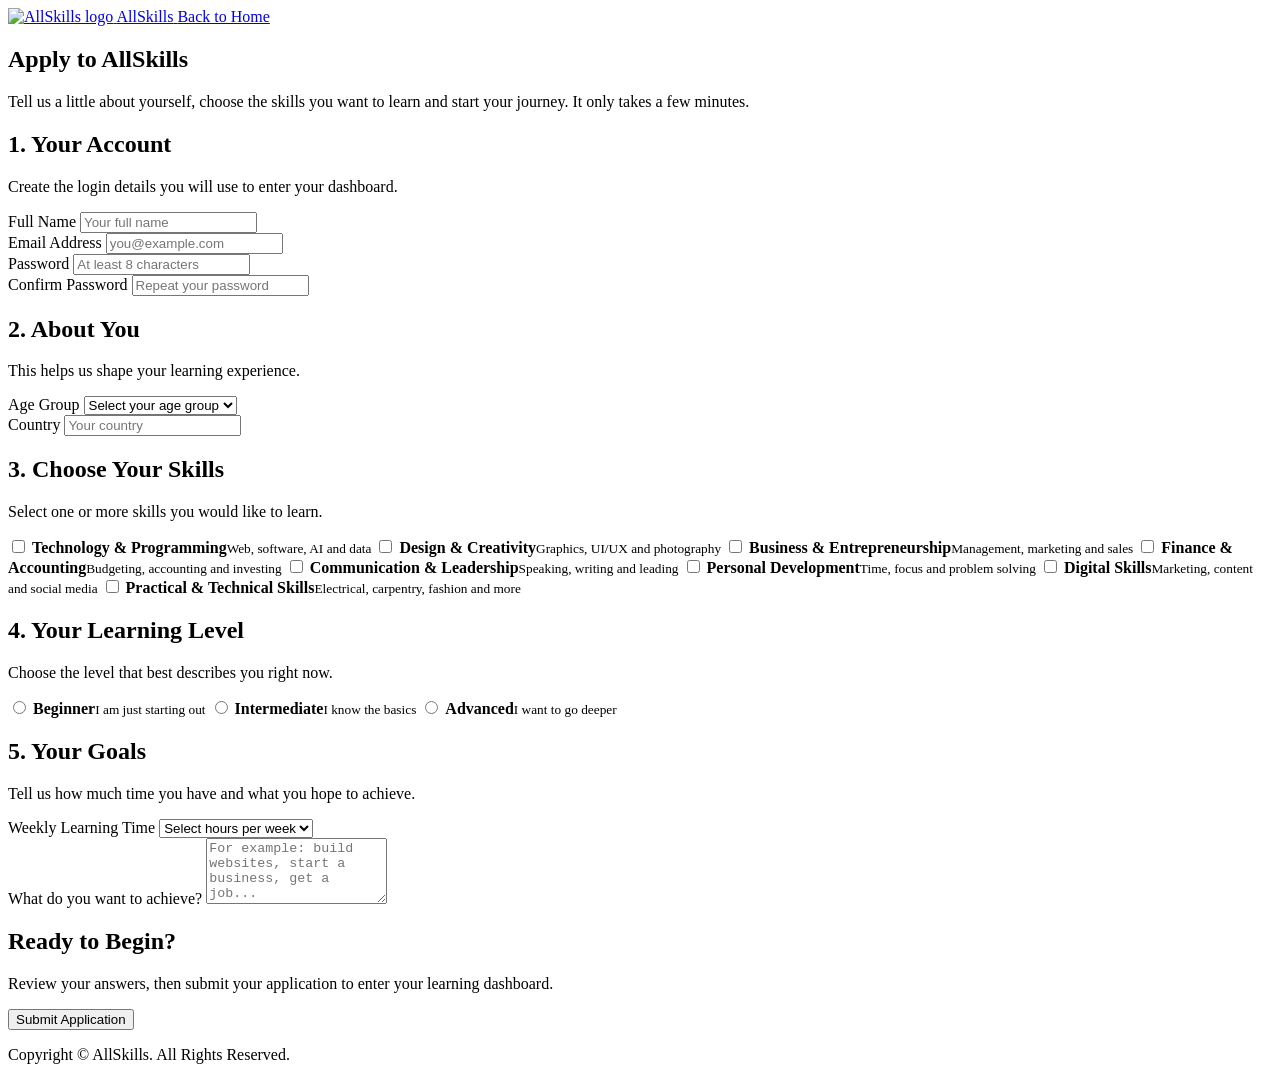
==== apply.html @ 4efca9dc "Add files via upload" ====
<!DOCTYPE html>
<html lang="en">
<head>
  <meta charset="UTF-8">
  <meta name="viewport" content="width=device-width, initial-scale=1.0">
  <meta name="author" content="Philip Chigozie">
  <meta name="description" content="Apply to AllSkills and choose the skills you want to learn.">
  <title>AllSkills | Apply</title>
  <link rel="icon" href="img/Skills.png">
  <link rel="stylesheet" href="styles/apply.css">
  <link href="https://fonts.googleapis.com/css2?family=DM+Sans:wght@400;500;600;700&family=Space+Grotesk:wght@400;500;600;700&display=swap" rel="stylesheet">
</head>
<body>

  <!-- HEADER -->
  <header class="app-header">
    <a href="index.html" class="brand">
      <img src="img/Skills.png" alt="AllSkills logo">
      <span>AllSkills</span>
    </a>
    <a href="index.html" class="exit">Back to Home</a>
  </header>

  <main class="application">

    <!-- INTRO -->
    <section class="apply-intro">
      <h1>Apply to AllSkills</h1>
      <p>
        Tell us a little about yourself, choose the skills you want to learn
        and start your journey. It only takes a few minutes.
      </p>
    </section>

    <form id="apply-form" action="success.html" method="get">

      <!-- 1. ACCOUNT DETAILS -->
      <section class="form-section">
        <h2>1. Your Account</h2>
        <p>Create the login details you will use to enter your dashboard.</p>

        <div class="form-grid">
          <div>
            <label for="fullname">Full Name</label>
            <input type="text" id="fullname" name="fullname" placeholder="Your full name" required>
          </div>
          <div>
            <label for="email">Email Address</label>
            <input type="email" id="email" name="email" placeholder="you@example.com" required>
          </div>
          <div>
            <label for="password">Password</label>
            <input type="password" id="password" name="password" placeholder="At least 8 characters" minlength="8" required>
          </div>
          <div>
            <label for="confirm">Confirm Password</label>
            <input type="password" id="confirm" name="confirm" placeholder="Repeat your password" minlength="8" required>
          </div>
        </div>
      </section>

      <!-- 2. PERSONAL DETAILS -->
      <section class="form-section">
        <h2>2. About You</h2>
        <p>This helps us shape your learning experience.</p>

        <div class="form-grid">
          <div>
            <label for="age">Age Group</label>
            <select id="age" name="age" required>
              <option value="">Select your age group</option>
              <option>Under 18</option>
              <option>18 - 24</option>
              <option>25 - 34</option>
              <option>35 - 44</option>
              <option>45 and above</option>
            </select>
          </div>
          <div>
            <label for="country">Country</label>
            <input type="text" id="country" name="country" placeholder="Your country" required>
          </div>
        </div>
      </section>

      <!-- 3. SKILL SELECTION -->
      <section class="form-section">
        <h2>3. Choose Your Skills</h2>
        <p>Select one or more skills you would like to learn.</p>

        <div class="skill-selection">
          <label class="skill-option">
            <input type="checkbox" name="skills" value="technology">
            <span><strong>Technology &amp; Programming</strong><small>Web, software, AI and data</small></span>
          </label>
          <label class="skill-option">
            <input type="checkbox" name="skills" value="design">
            <span><strong>Design &amp; Creativity</strong><small>Graphics, UI/UX and photography</small></span>
          </label>
          <label class="skill-option">
            <input type="checkbox" name="skills" value="business">
            <span><strong>Business &amp; Entrepreneurship</strong><small>Management, marketing and sales</small></span>
          </label>
          <label class="skill-option">
            <input type="checkbox" name="skills" value="finance">
            <span><strong>Finance &amp; Accounting</strong><small>Budgeting, accounting and investing</small></span>
          </label>
          <label class="skill-option">
            <input type="checkbox" name="skills" value="communication">
            <span><strong>Communication &amp; Leadership</strong><small>Speaking, writing and leading</small></span>
          </label>
          <label class="skill-option">
            <input type="checkbox" name="skills" value="personal">
            <span><strong>Personal Development</strong><small>Time, focus and problem solving</small></span>
          </label>
          <label class="skill-option">
            <input type="checkbox" name="skills" value="digital">
            <span><strong>Digital Skills</strong><small>Marketing, content and social media</small></span>
          </label>
          <label class="skill-option">
            <input type="checkbox" name="skills" value="practical">
            <span><strong>Practical &amp; Technical Skills</strong><small>Electrical, carpentry, fashion and more</small></span>
          </label>
        </div>
      </section>

      <!-- 4. LEARNING LEVEL -->
      <section class="form-section">
        <h2>4. Your Learning Level</h2>
        <p>Choose the level that best describes you right now.</p>

        <div class="level-selection">
          <label>
            <input type="radio" name="level" value="beginner" required>
            <span><strong>Beginner</strong><small>I am just starting out</small></span>
          </label>
          <label>
            <input type="radio" name="level" value="intermediate">
            <span><strong>Intermediate</strong><small>I know the basics</small></span>
          </label>
          <label>
            <input type="radio" name="level" value="advanced">
            <span><strong>Advanced</strong><small>I want to go deeper</small></span>
          </label>
        </div>
      </section>

      <!-- 5. GOALS -->
      <section class="form-section">
        <h2>5. Your Goals</h2>
        <p>Tell us how much time you have and what you hope to achieve.</p>

        <div>
          <label for="time">Weekly Learning Time</label>
          <select id="time" name="time" required>
            <option value="">Select hours per week</option>
            <option>1 - 3 hours</option>
            <option>4 - 7 hours</option>
            <option>8 - 14 hours</option>
            <option>15 hours or more</option>
          </select>
        </div>

        <div class="form-group">
          <label for="goal">What do you want to achieve?</label>
          <textarea id="goal" name="goal" rows="4" placeholder="For example: build websites, start a business, get a job..."></textarea>
        </div>
      </section>

      <!-- SUBMIT -->
      <section class="submit-section">
        <h2>Ready to Begin?</h2>
        <p>
          Review your answers, then submit your application
          to enter your learning dashboard.
        </p>
        <button type="submit">Submit Application</button>
      </section>

    </form>
  </main>

  <footer class="app-footer">
    <p>Copyright &copy; AllSkills. All Rights Reserved.</p>
  </footer>

</body>
</html>
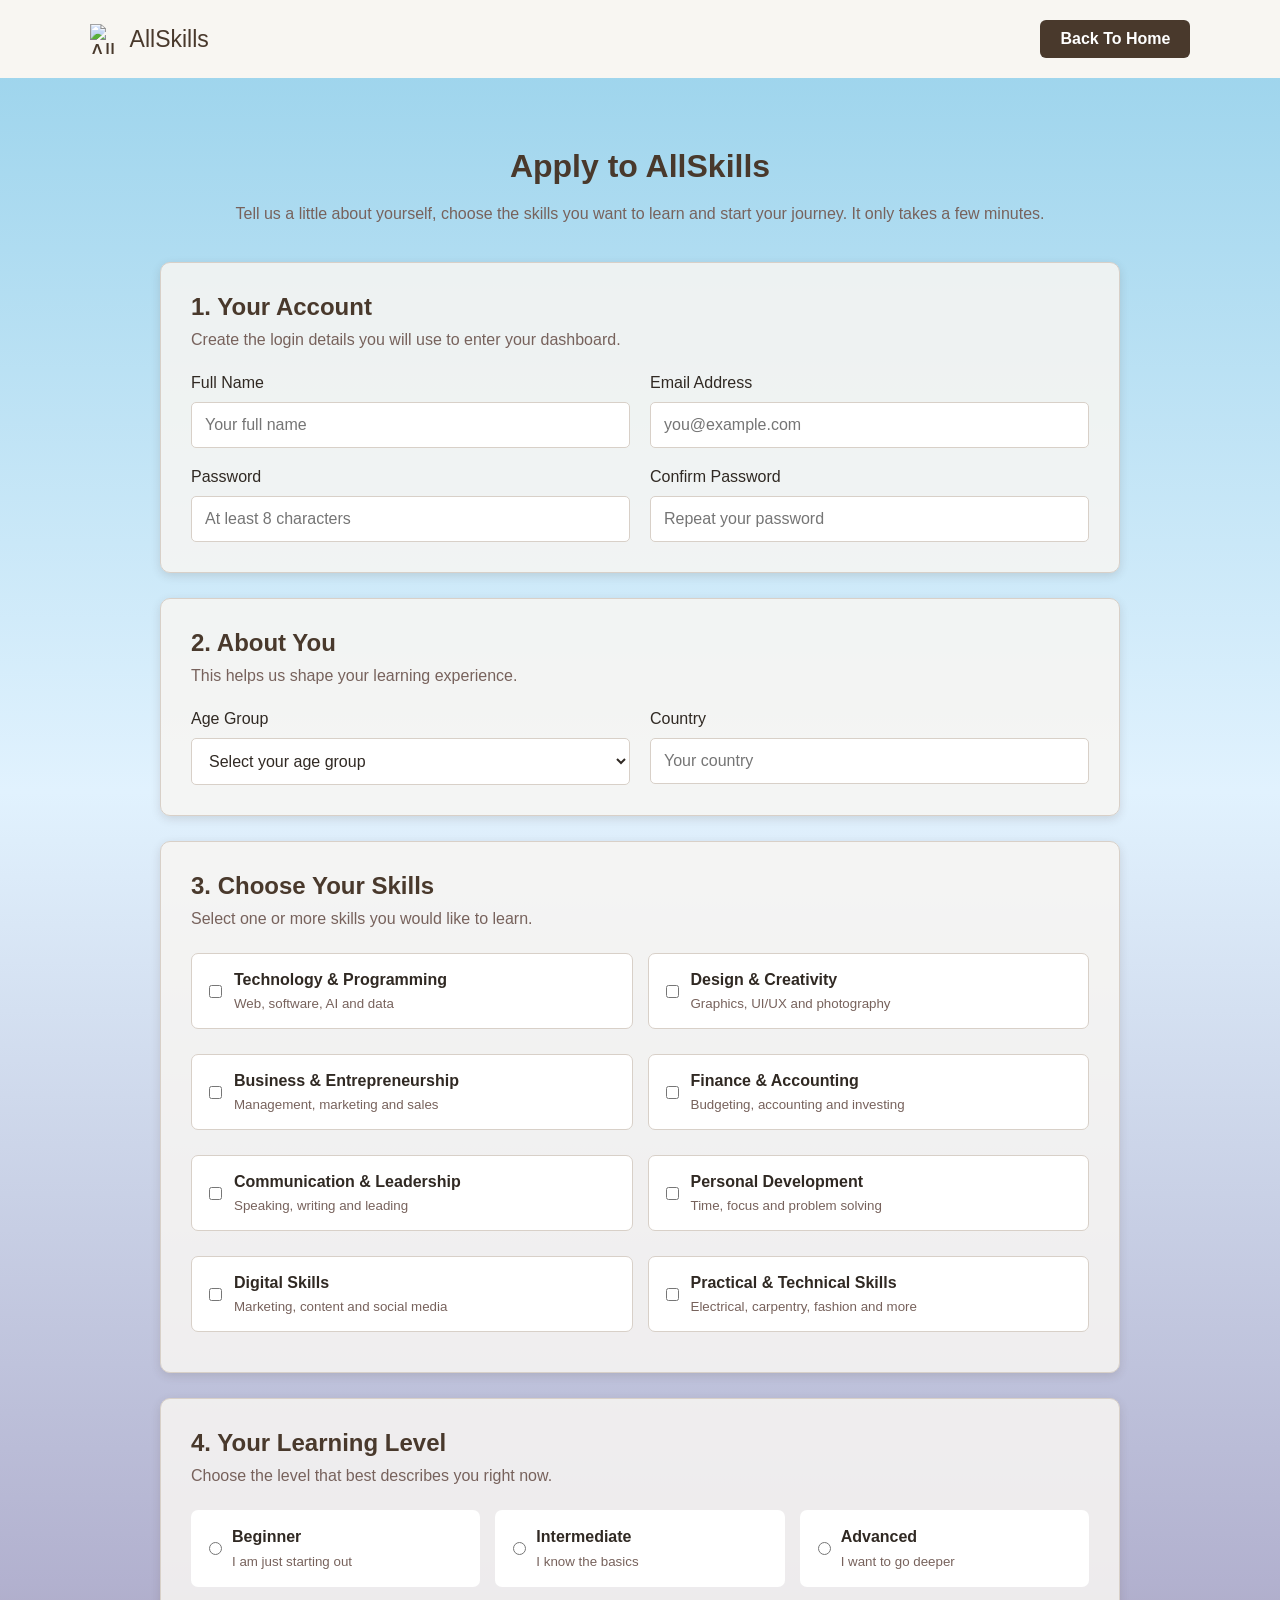
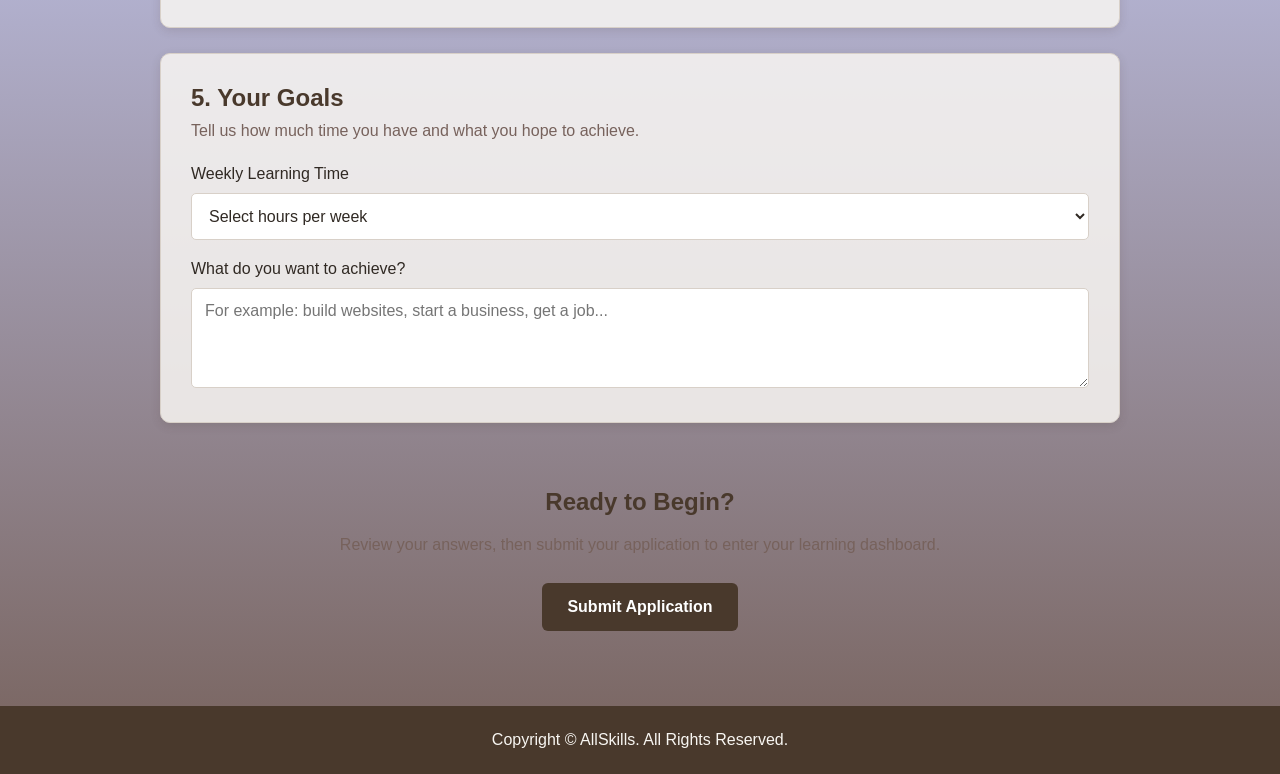
==== commit dfc2d40f: "Update apply.html" ====
--- a/apply.html
+++ b/apply.html
@@ -7,7 +7,7 @@
   <meta name="description" content="Apply to AllSkills and choose the skills you want to learn.">
   <title>AllSkills | Apply</title>
   <link rel="icon" href="img/Skills.png">
-  <link rel="stylesheet" href="styles/apply.css">
+  <link rel="stylesheet" href="apply.css">
   <link href="https://fonts.googleapis.com/css2?family=DM+Sans:wght@400;500;600;700&family=Space+Grotesk:wght@400;500;600;700&display=swap" rel="stylesheet">
 </head>
 <body>
@@ -185,4 +185,4 @@
   </footer>
 
 </body>
-</html>+</html>
--- a/apply.css
+++ b/apply.css
@@ -0,0 +1,274 @@
+/* ========== BASE: shared by every page ========== */
+:root {
+  --sky-blue: #98D2EB;
+  --ice-blue: #E1F2FE;
+  --lavender: #B2B1CF;
+  --muted-brown: #77625C;
+  --dark-brown: #49392C;
+
+  --cream: #F8F6F2;
+  --beige: #E8DDD2;
+  --deep-blue: #285C75;
+  --soft-grey: #D5D0D8;
+
+  --text-dark: #302923;
+  --text-light: #FFFFFF;
+  --text-grey: #77625C;
+
+  --border: #D8D0C8;
+  --shadow: rgba(73, 57, 44, 0.15);
+}
+
+* {
+  margin: 0;
+  padding: 0;
+  box-sizing: border-box;
+}
+
+html {
+  overflow-wrap: break-word;
+  scroll-behavior: smooth;
+}
+
+body {
+  background: linear-gradient(
+    to bottom,
+    var(--sky-blue),
+    var(--ice-blue),
+    var(--lavender),
+    var(--muted-brown)
+  );
+  color: var(--text-dark);
+  font-family: 'DM Sans', sans-serif;
+}
+
+h1, h2, h3, h4, h5, h6 {
+  font-family: 'Space Grotesk', sans-serif;
+}
+
+a {
+  text-decoration: none;
+  color: var(--dark-brown);
+}
+
+button, input, textarea, select {
+  font: inherit;
+}
+
+/* Simple header and footer (apply, login, forgot, success, skill, lesson) */
+.app-header {
+  display: flex;
+  justify-content: space-between;
+  align-items: center;
+  padding: 20px 7%;
+  background: var(--cream);
+}
+
+.brand {
+  display: flex;
+  align-items: center;
+  gap: 10px;
+  font-size: 23px;
+  color: var(--dark-brown);
+}
+
+.brand img {
+  width: 30px;
+  height: 30px;
+}
+
+.exit {
+  text-transform:capitalize;
+  background: var(--dark-brown);
+  color: white;
+  padding: 10px 20px;
+  border: none;
+  border-radius: 6px;
+  cursor: pointer;
+  font-weight: bold;
+}
+.app-footer {
+  background: var(--dark-brown);
+  text-align: center;
+  padding: 25px;
+  color: var(--cream);
+}
+/* ========== APPLY PAGE ========== */
+.application {
+  max-width: 1000px;
+  margin: auto;
+  padding: 35px 20px;
+}
+
+.apply-intro {
+  text-align: center;
+  padding: 35px 10px;
+}
+
+.apply-intro h1 {
+  font-size: 32px;
+  margin-bottom: 15px;
+  color: var(--dark-brown);
+}
+
+.apply-intro p {
+  color: var(--text-grey);
+  line-height: 1.7;
+}
+
+.form-section {
+  background: rgba(248, 246, 242, 0.85);
+  border: 1px solid var(--border);
+  border-radius: 10px;
+  padding: 30px;
+  margin-bottom: 25px;
+  box-shadow: 0 3px 10px var(--shadow);
+}
+
+.form-section h2 {
+  color: var(--dark-brown);
+  margin-bottom: 10px;
+}
+
+.form-section > p {
+  color: var(--text-grey);
+  margin-bottom: 25px;
+}
+
+.form-grid {
+  display: grid;
+  grid-template-columns: repeat(2, 1fr);
+  gap: 20px;
+}
+
+.form-section label {
+  display: block;
+  margin-bottom: 10px;
+}
+
+.form-section input:not([type="checkbox"]):not([type="radio"]),
+.form-section select,
+.form-section textarea {
+  width: 100%;
+  padding: 13px;
+  background: white;
+  border: 1px solid var(--border);
+  border-radius: 5px;
+  color: var(--text-dark);
+  outline: none;
+}
+
+.form-section input:focus,
+.form-section textarea:focus,
+.form-section select:focus {
+  border-color: var(--deep-blue);
+}
+
+.form-group {
+  margin-top: 20px;
+}
+
+/* Skill selection */
+.skill-selection {
+  display: grid;
+  grid-template-columns: repeat(2, 1fr);
+  gap: 15px;
+}
+
+.skill-option {
+  display: flex !important;
+  align-items: center;
+  gap: 12px;
+  padding: 17px;
+  background: white;
+  border: 1px solid var(--border);
+  border-radius: 7px;
+  cursor: pointer;
+}
+
+.skill-option input {
+  accent-color: var(--deep-blue);
+}
+
+.skill-option span {
+  display: flex;
+  flex-direction: column;
+  gap: 7px;
+}
+
+.skill-option small {
+  color: var(--text-grey);
+}
+
+/* Learning level */
+.level-selection {
+  display: grid;
+  grid-template-columns: repeat(3, 1fr);
+  gap: 15px;
+}
+
+.level-selection label {
+  display: flex;
+  gap: 10px;
+  padding: 18px;
+  background: white;
+  border-radius: 7px;
+  cursor: pointer;
+}
+
+.level-selection input {
+  accent-color: var(--deep-blue);
+}
+
+.level-selection span {
+  display: flex;
+  flex-direction: column;
+  gap: 8px;
+}
+
+.level-selection small {
+  color: var(--text-grey);
+}
+
+/* Submit */
+.submit-section {
+  text-align: center;
+  padding: 40px 15px;
+}
+
+.submit-section h2 {
+  color: var(--dark-brown);
+  margin-bottom: 15px;
+}
+
+.submit-section p {
+  color: var(--text-grey);
+  margin-bottom: 25px;
+  line-height: 1.7;
+}
+
+.submit-section button {
+  background: var(--dark-brown);
+  color: white;
+  padding: 15px 25px;
+  border: none;
+  border-radius: 6px;
+  cursor: pointer;
+  font-weight: bold;
+}
+
+.submit-section button:hover {
+  background: var(--muted-brown);
+}
+
+/* Mobile */
+@media (max-width: 750px) {
+  .form-grid,
+  .skill-selection,
+  .level-selection { grid-template-columns: 1fr; }
+}
+
+@media (max-width: 450px) {
+  .form-section { padding: 20px; }
+}
+
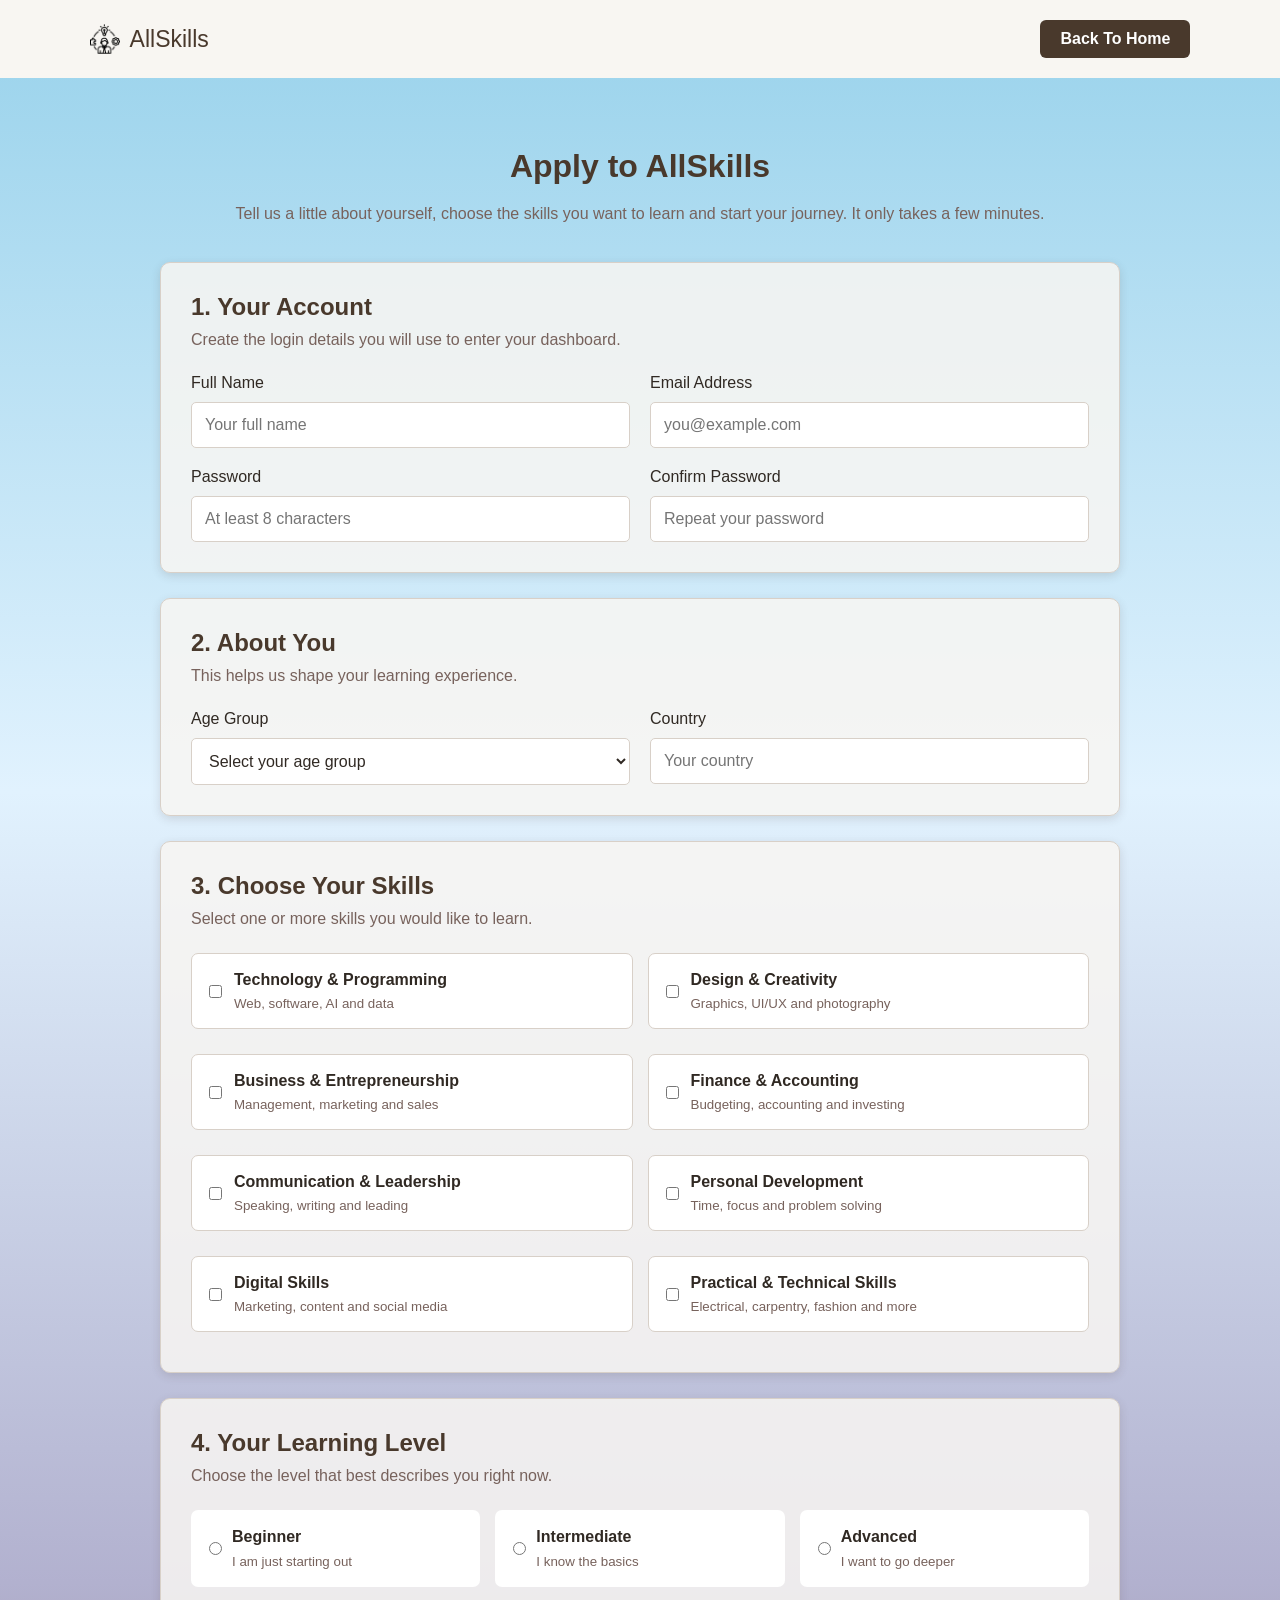
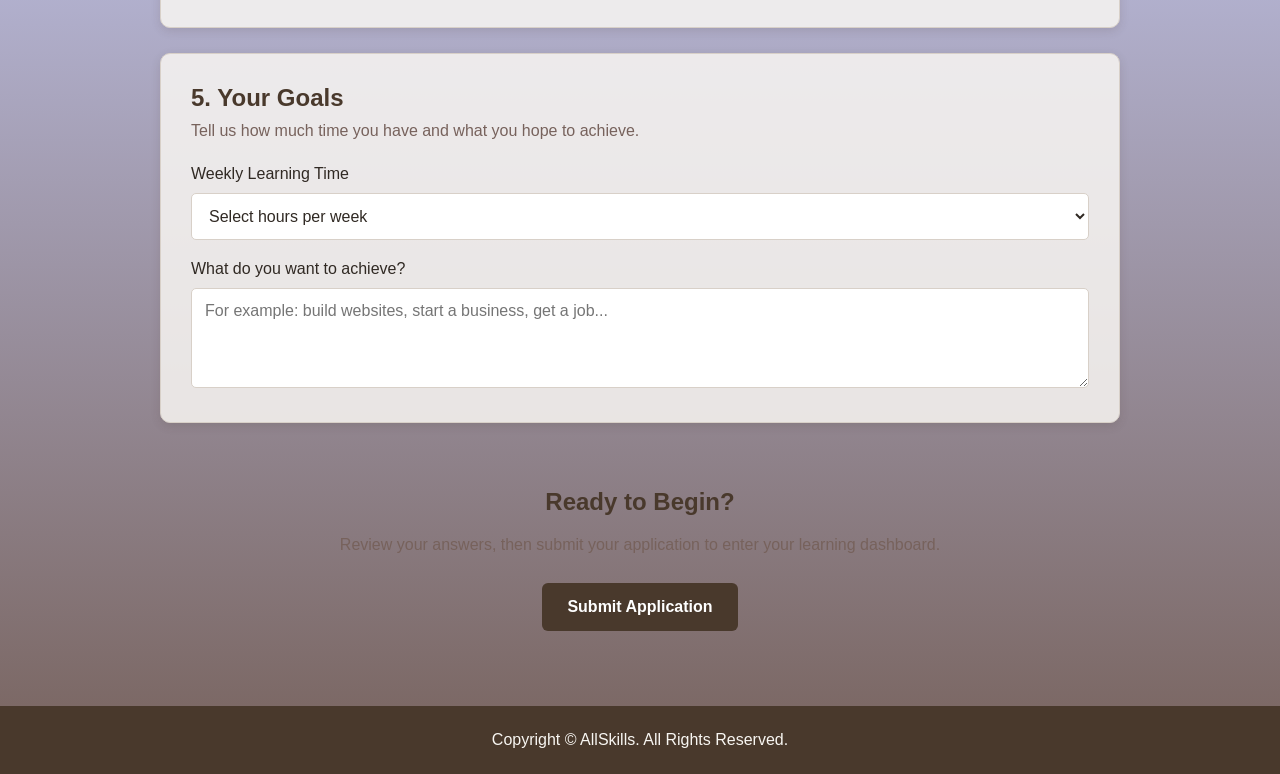
==== commit fdf3c459: "Update apply.html" ====
--- a/apply.html
+++ b/apply.html
@@ -6,7 +6,7 @@
   <meta name="author" content="Philip Chigozie">
   <meta name="description" content="Apply to AllSkills and choose the skills you want to learn.">
   <title>AllSkills | Apply</title>
-  <link rel="icon" href="img/Skills.png">
+  <link rel="icon" href="Skills.png">
   <link rel="stylesheet" href="apply.css">
   <link href="https://fonts.googleapis.com/css2?family=DM+Sans:wght@400;500;600;700&family=Space+Grotesk:wght@400;500;600;700&display=swap" rel="stylesheet">
 </head>
@@ -15,7 +15,7 @@
   <!-- HEADER -->
   <header class="app-header">
     <a href="index.html" class="brand">
-      <img src="img/Skills.png" alt="AllSkills logo">
+      <img src="Skills.png" alt="AllSkills logo">
       <span>AllSkills</span>
     </a>
     <a href="index.html" class="exit">Back to Home</a>
